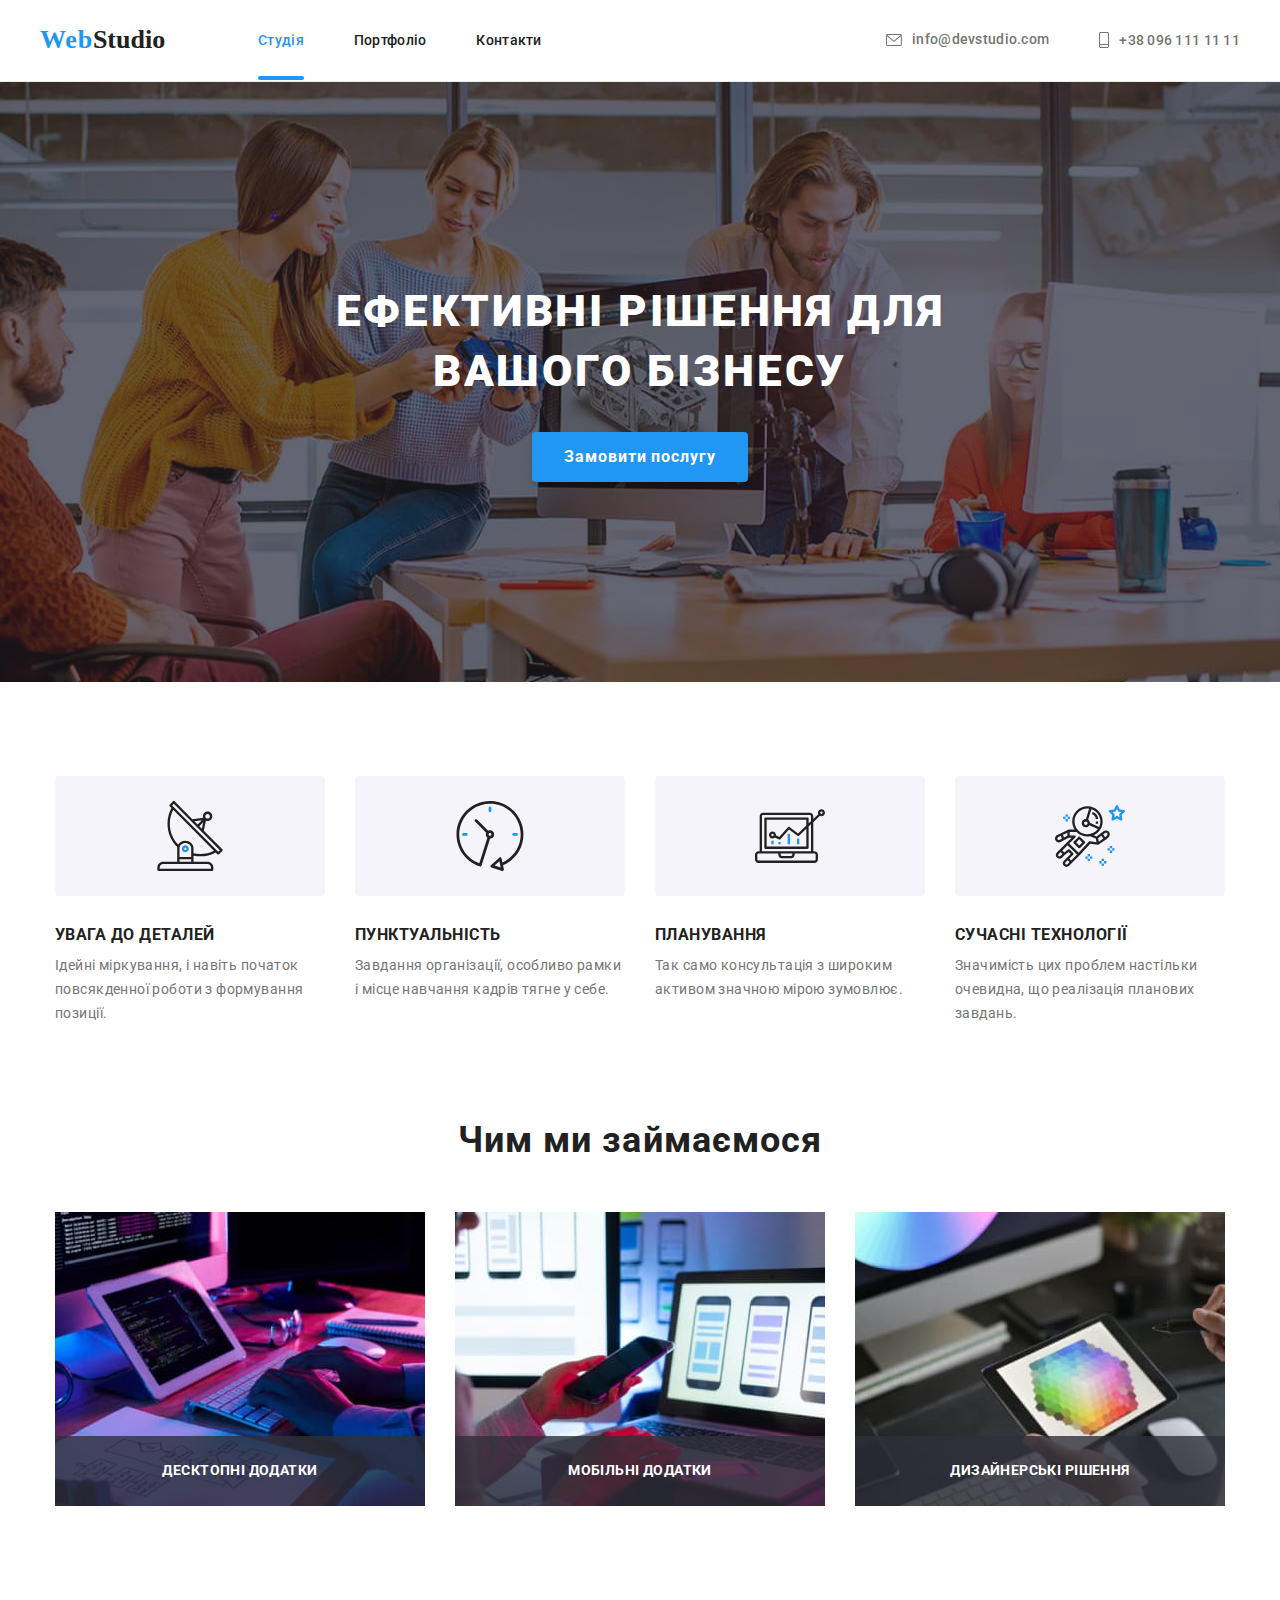
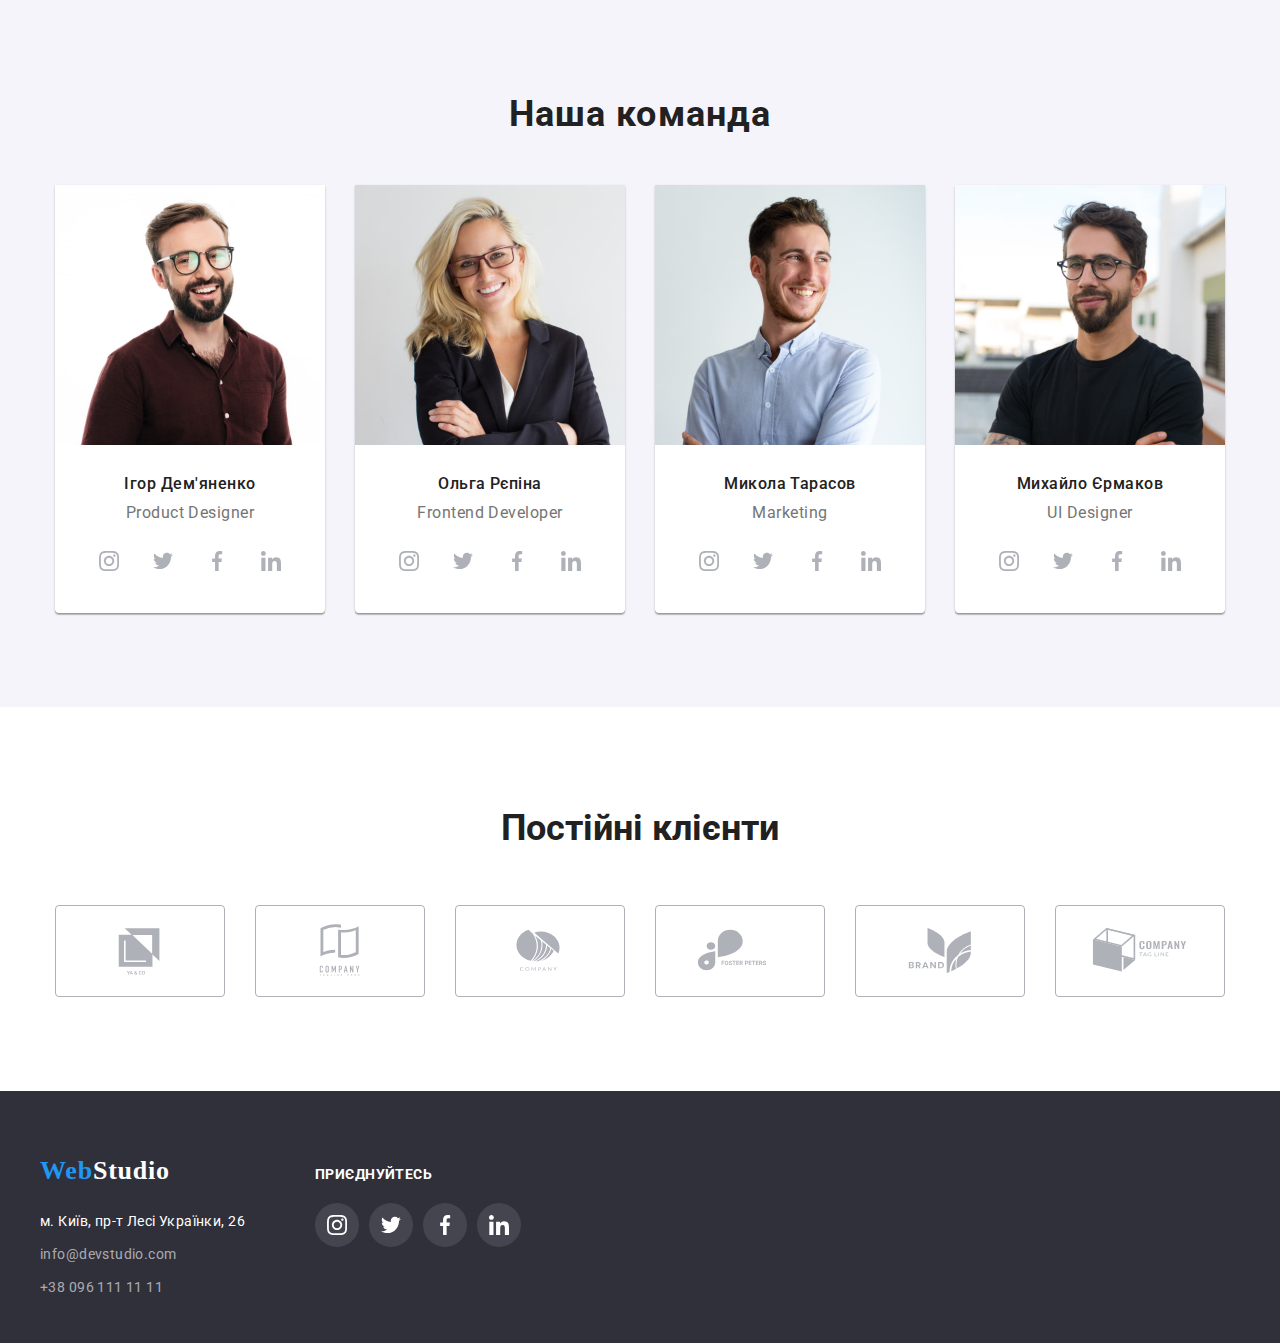
==== index.html @ 62fe0f2a "add modal styles" ====
<!DOCTYPE html>
<html lang="uk">

<head>
    <meta charset="UTF-8">
    <meta http-equiv="X-UA-Compatible" content="IE=edge">
    <meta name="viewport" content="width=device-width, initial-scale=1.0">
    <link rel="preconnect" href="https://fonts.googleapis.com">
    <link href="https://fonts.googleapis.com/css2?family=Raleway:wght@700&family=Roboto:wght@400;500;700;900&display=swap"
    rel="stylesheet">
    <title>WebStudio</title>
    <link rel="stylesheet" href="https://cdnjs.cloudflare.com/ajax/libs/modern-normalize/1.1.0/modern-normalize.min.css">
    <link rel="stylesheet" href="./css/style.css">
</head>

<body>
    <header class="border">
    <div class="container header-nav">
            <a class="logo" href="/">
                <span class="logo-blue" lang="en">Web</span>Studio</a>
            <nav>
                <ul class="navigation">
                    <li class="item"><a class="navigation-point current" href="#">Студія</a></li>
                    <li class="item"><a class="navigation-point" href="portfolio.html">Портфоліо</a></li>
                    <li class="item"><a class="navigation-point" href="">Контакти</a></li>
                </ul>
            </nav>
            <ul class="contact-links">
                <li class="item"><a class="link" href="mailto:info@devstudio.com">
                    <svg  width="16px" height="12px">
                        <use href="./images/symbol-defs.svg#icon-envelope"></use>
                    </svg>
                    info@devstudio.com</a></li>
                <li class="item"><a class="link" href="tel:+380961111111">
                    <svg  width="10px" height="16px">
                        <use href="./images/symbol-defs.svg#icon-smartphone"></use>
                    </svg>+38 096 111 11 11</a></li>
            </ul>
    </div>
    </header>
    
    <main>
        <!--Hero-->
        <section class="hero section">
            <div class="container">
            <h1 class="hero-title">Ефективні рішення для вашого бізнесу</h1>
            <button class="order" type="button" data-modal-open>Замовити послугу</button>
            </div>
        </section>
        <!--Features-->
        <section class="section">
           <div class="container">
            <h2 class="visually-hidden">Особливості</h2>
            <ul class="features">
                <li class="features-list">
                    <div class="icon">
                        <svg width="70px" height="70px">
                            <use href="./images/symbol-defs.svg#icon-antenna"></use>
                        </svg>
                    </div>
                    <h3 class="features-title">Увага до деталей</h3>
                    <p class="features-text">Ідейні міркування, і навіть початок повсякденної роботи з формування позиції.</p>
                </li>
                <li class="features-list">
                    <div class="icon">
                        <svg width="70px" height="70px">
                            <use href="./images/symbol-defs.svg#icon-clock"></use>
                        </svg>
                    </div>
                    <h3 class="features-title">Пунктуальність</h3>
                    <p class="features-text">Завдання організації, особливо рамки і місце навчання кадрів тягне у себе.</p>
                </li>
                <li class="features-list">
                    <div class="icon">
                        <svg width="70px" height="70px">
                            <use href="./images/symbol-defs.svg#icon-diagram"></use>
                        </svg>
                    </div>
                    <h3 class="features-title">Планування</h3>
                    <p class="features-text">Так само консультація з широким активом значною мірою зумовлює.</p>
                </li>
                <li  class="features-list">
                    <div class="icon">
                        <svg width="70px" height="70px">
                            <use href="./images/symbol-defs.svg#icon-astronaut"></use>
                        </svg>
                    </div>
                    <h3 class="features-title">Сучасні технології</h3>
                    <p class="features-text">Значимість цих проблем настільки очевидна, що реалізація планових завдань.</p>
                </li>
            </ul>
           </div>
        </section>
        <!--Works-->
        <section class="section ">
           <div class="container">
            <h2 class="works-title">Чим ми займаємося</h2>
            <ul class="works">
                <li class="work">
                    <img class="work-img" src="./images/works1.jpg" alt="Приклад роботи" width="370">
                    <div class="work-title">
                        <p>Десктопні додатки</p>
                    </div>
                </li>
                <li class="work">
                    <img src="./images/works2.jpg" alt="Приклад роботи" width="370">
                    <div class="work-title">
                        <p>Мобільні додатки</p>
                    </div>
                </li>
                <li class="work">
                    <img src="./images/works3.jpg" alt="Приклад роботи" width="370">
                    <div class="work-title">
                        <p>Дизайнерські рішення</p>
                    </div>
                </li>
            </ul>
           </div>
        </section>
        <!--Team-->
        <section class="section team-section">
            <div class="container">
            <h2 class="team-title">Наша команда</h2>
            <ul class="team">
                <li class="team-list">
                    <img class="team-img" src="./images/team1.jpg" alt="Ігор Дем'яненко" width="270">
                    <div class="team-item">
                        <h3 class="team-name">Ігор Дем'яненко</h3>
                        <p class="team-position">Product Designer</p>
                        <ul class="team-accounts">
                            <li class="account-list"><a class="account-link" href="#">
                                <svg class="account">
                                    <use href="./images/symbol-defs.svg#icon-instagram"></use>
                                </svg>
                            </a></li>
                            <li class="account-list"><a class="account-link" href="#">
                                <svg class="account">
                                    <use href="./images/symbol-defs.svg#icon-twitter"></use>
                                </svg>
                            </a></li>
                            <li class="account-list"><a class="account-link" href="#">
                                <svg class="account">
                                    <use href="./images/symbol-defs.svg#icon-facebook"></use>
                                </svg>
                            </a></li>
                            <li class="account-list"><a class="account-link" href="#">
                                <svg class="account">
                                    <use href="./images/symbol-defs.svg#icon-linkedin"></use>
                                </svg>
                            </a></li>
                        </ul>
                    </div>
                </li>
                <li class="team-list">
                    <img class="team-img" src="./images/team2.jpg" alt="Ольга Рєпіна" width="270">
                    <div class="team-item">
                        <h3 class="team-name">Ольга Рєпіна</h3>
                        <p class="team-position">Frontend Developer</p>
                        <ul class="team-accounts">
                            <li class="account-list"><a class="account-link" href="#">
                                    <svg class="account">
                                        <use href="./images/symbol-defs.svg#icon-instagram"></use>
                                    </svg>
                                </a></li>
                            <li class="account-list"><a class="account-link" href="#">
                                    <svg class="account">
                                        <use href="./images/symbol-defs.svg#icon-twitter"></use>
                                    </svg>
                                </a></li>
                            <li class="account-list"><a class="account-link" href="#">
                                    <svg class="account">
                                        <use href="./images/symbol-defs.svg#icon-facebook"></use>
                                    </svg>
                                </a></li>
                            <li class="account-list"><a class="account-link" href="#">
                                    <svg class="account">
                                        <use href="./images/symbol-defs.svg#icon-linkedin"></use>
                                    </svg>
                                </a></li>
                        </ul>
                        </div>
                </li>
                <li class="team-list">
                    <img class="team-img" src="./images/team3.jpg" alt="Микола Тарасов" width="270">
                    <div class="team-item">
                        <h3 class="team-name">Микола Тарасов</h3>
                        <p class="team-position">Marketing</p>
                        <ul class="team-accounts">
                            <li class="account-list"><a class="account-link" href="#">
                                    <svg class="account">
                                        <use href="./images/symbol-defs.svg#icon-instagram"></use>
                                    </svg>
                                </a></li>
                            <li class="account-list"><a class="account-link" href="#">
                                    <svg class="account">
                                        <use href="./images/symbol-defs.svg#icon-twitter"></use>
                                    </svg>
                                </a></li>
                            <li class="account-list"><a class="account-link" href="#">
                                    <svg class="account">
                                        <use href="./images/symbol-defs.svg#icon-facebook"></use>
                                    </svg>
                                </a></li>
                            <li class="account-list"><a class="account-link" href="#">
                                    <svg class="account">
                                        <use href="./images/symbol-defs.svg#icon-linkedin"></use>
                                    </svg>
                                </a></li>
                        </ul>
                    </div>
                </li >
                <li class="team-list">
                    <img class="team-img" src="./images/team4.jpg" alt="Михайло Єрмаков" width="270">
                    <div class="team-item">
                        <h3 class="team-name">Михайло Єрмаков</h3>
                        <p class="team-position">UI Designer</p>
                        <ul class="team-accounts">
                            <li class="account-list"><a class="account-link" href="#">
                                    <svg class="account">
                                        <use href="./images/symbol-defs.svg#icon-instagram"></use>
                                    </svg>
                                </a></li>
                            <li class="account-list"><a class="account-link" href="#">
                                    <svg class="account">
                                        <use href="./images/symbol-defs.svg#icon-twitter"></use>
                                    </svg>
                                </a></li>
                            <li class="account-list"><a class="account-link" href="#">
                                    <svg class="account">
                                        <use href="./images/symbol-defs.svg#icon-facebook"></use>
                                    </svg>
                                </a></li>
                            <li class="account-list"><a class="account-link" href="#">
                                    <svg class="account">
                                        <use href="./images/symbol-defs.svg#icon-linkedin"></use>
                                    </svg>
                                </a></li>
                        </ul>
                    </div>
                </li>
            </ul>
           </div>
        </section>
        <!--Clients-->
        <section class="section client">
            <div class="container">
            <h2 class="clients-title">Постійні клієнти</h2>
                <div class="clients-item">
                    <ul class="clients">
                        <li class="clients-list">
                            <a class="client-link" href="#">
                            <svg class="clients-logo">
                                <use href="./images/symbol-defs.svg#icon-Logo_1"></use>
                            </svg>
                            </a>
                        </li>
                        <li class="clients-list">
                            <a class="client-link" href="#">
                            <svg class="clients-logo">
                                <use href="./images/symbol-defs.svg#icon-Logo_2"></use>
                            </svg>
                            </a>
                        </li>
                        <li class="clients-list">
                            <a class="client-link" href="#">
                            <svg class="clients-logo">
                                <use href="./images/symbol-defs.svg#icon-Logo_3"></use>
                            </svg>
                            </a>
                        </li>
                        <li class="clients-list">
                            <a class="client-link" href="#">
                            <svg class="clients-logo">
                                <use href="./images/symbol-defs.svg#icon-Logo_4"></use>
                            </svg>
                            </a>
                        </li>
                        <li class="clients-list">
                            <a class="client-link" href="#">
                            <svg class="clients-logo">
                                <use href="./images/symbol-defs.svg#icon-Logo_5"></use>
                            </svg>
                            </a>
                        </li>
                        <li class="clients-list">
                            <a class="client-link" href="#">
                            <svg class="clients-logo">
                                <use href="./images/symbol-defs.svg#icon-Logo_6"></use>
                            </svg>
                            </a>
                        </li>
                    </ul>
                </div>
            </div>
        </section>
        <!--Modal-->
        <div class="backdrop is-hidden" data-modal>
            <div class="modal">
                <button class="modal-button" data-modal-close>
                    <svg class="modal-img">
                        <use href="./images/symbol-defs.svg#icon-close"></use>
                    </svg></button>
                    <form class="modal-form">
                        <h2 class="form-title">Залиште свої дані, ми вам передзвонимо</h2>
                       <div class="form-field"> 
                            <label for="name">Ім'я</label>
                            <input type="name" name="name" id="name" class="form-input">
                            <svg class="form-icon">
                                <use href="./images/symbol-defs.svg#icon-person"></use>
                            </svg>
                        </div>
                        <div class="form-field">
                            <label for="tel">Телефон</label>
                            <input type="tel" name="tel" id="tel" class="form-input">
                            <svg class="form-icon">
                                <use href="./images/symbol-defs.svg#icon-phone"></use>
                            </svg>
                         </div>
                        <div class="form-field">
                         <label for="email">Пошта</label>
                            <input type="email" name="email" id="email" class="form-input">
                            <svg class="form-icon">
                                <use href="./images/symbol-defs.svg#icon-email"></use>
                            </svg>
                        </div>
                        <div class="form-field">
                            <label for="comment">Коментар</label>
                            <textarea class="form-comment" name="comment" placeholder="Введіть текст" id="comment"></textarea>
                    </div>
                    <div class="form-checkbox">
                        <label class="checkbox-label">
                        <input class="checkbox" type="checkbox" name="checkbox" value="agree" id="agree">
                        <svg class="checkbox-icon" for="agree">
                            <use href="./images/symbol-defs.svg#icon-check"></use>
                        </svg>
                        <span class="checkbox-agree">Погоджуюся з розсилкою та приймаю</span><a href="#">Умови договору</a>
                    </label>
                    <button class="button-send" type="submit">Відправити</button>
                </div>
                    </form>
            </div>
           
        </div>
    </main>
    <!--Footer-->
    <footer>

  <div class="container footer-contact">
   <div class="footer-position">
     <div class="contacts">
        <a class="logo-adress" href="index.html">
        <span class="logo-blue" lang="en">Web</span><span class="logo-studio">Studio</span></a>
    <address class="contact-style">
        <ul class="contact">
            <li class="contact-list"><a class="contact-adress" href="https://goo.gl/maps/822djosUNqCypsds8" target="_blank"
                    rel="noreferrer noopener nofollow">м.
                    Київ, пр-т Лесі Українки, 26</a></li>
            <li class="contact-list"><a class="contact-mail" href="mailto:info@devstudio.com">info@devstudio.com</a></li>
            <li class="contact-list"><a class="contact-phone" href="tel:+380961111111">+38 096 111 11 11</a></li>
        </ul>
    </address>
    </div>
    <div class="subscribe">
        <h4 class="social-title">приєднуйтесь</h4>
    <ul class="social">
        <li class="social-list">
           <a class="social-a" href="#"> 
            <svg class="social-link">
                <use href="./images/symbol-defs.svg#icon-instagram"></use>
            </svg>
            </a>
        </li>
        <li class="social-list">
            <a class="social-a" href="#">
                <svg class="social-link">
                    <use href="./images/symbol-defs.svg#icon-twitter"></use>
            </svg>
            </a>
        </li>
        <li class="social-list">
            <a class="social-a" href="#">
                <svg class="social-link">
                    <use href="./images/symbol-defs.svg#icon-facebook"></use>
            </svg>
            </a>
        </li>
        <li class="social-list">
            <a class="social-a" href="#">
                <svg class="social-link">
                    <use href="./images/symbol-defs.svg#icon-linkedin"></use>
            </svg>
            </a>
        </li>
    </ul>
    </div>
    </div>
</div>
    </footer>
    <script src="./js/modal.js"></script>
</body>

</html>
---- css/style.css ----
body
{
    font-family: Roboto, sans-serif;
    color:#212121;
    font-size: 14px;
    background-color: #fff;
    line-height: 1.5;
}
h1,h2,h3,h4,h5,h6,p{
    margin-top: 0px;
    margin-bottom: 0px;
}
footer
{
    background-color: #2F303A;
}
address {
    font-style: normal
}
a, .contact
{
text-decoration: none;
}

/*Container*/
.container {
    margin-left: auto;
    margin-right: auto;
    width: 1200px;
    padding-left: 15px;
    padding-right: 15px;
}

.border {
    border-bottom: 1px solid #ECECEC;
}

.section {
    padding-top: 94px;
}
/*Modal*/
.backdrop{
    position: fixed;
    top:0;
    left: 0;
    width: 100%;
    height:100%;
    opacity: 1;
    background-color: rgba(0, 0, 0, 0.2);
    transition: opacity 250ms cubic-bezier(0.4, 0, 0.2, 1);
}
.backdrop.is-hidden{
    opacity:0;
    pointer-events: none;
    visibility: hidden;
}
.backdrop.is-hidden .modal{
    transform: translate(-50%,-50%) scale(0,8);
}
.modal{
    position: absolute;
    min-width: 530px;
    min-height: 580px;
    top: 50%;
    left: 50%;
    transform: translate(-50%,-50%) scale(1);
    background-color: #fff;
    transition: transform 250ms cubic-bezier(0.4, 0, 0.2, 1);
}
.modal-button{
    position: fixed;
    cursor: pointer;
    border: none;
    top: 8px;
    right: 8px;
    background-color: #fff;
}
.modal-img{
    width: 30px;
    height: 30px;
}

.modal-form{
    margin: 40px 40px;
}
.form-title{
    font-weight: 700;
    font-size: 20px;
    text-align: center;
    letter-spacing: 0.03em;
    line-height:1.15;
    margin-bottom: 12px;
}
.form-field{
    display: flex;
    position: relative;
    flex-direction: column;
    margin-bottom:10px;
    
}
.form-icon{
    position: absolute;
    top: 55%;
    left: 12px;
    display: inline-block;
    width: 18px;
    height: 18px;
    fill: currentColor;
    transition: fill 250ms cubic-bezier(0.4, 0, 0.2, 1);
}
.modal-form{
    display: block;
}
.form-input{
    border:none;
    margin-top: 4px;
    padding-left: 42px;
    height: 40px;
    outline: 1px solid rgba(33, 33, 33, 0.2);
    border-radius: 4px;
    transition: outline 250ms cubic-bezier(0.4, 0, 0.2, 1);
}
.form-comment{
    border: none;
    outline: 1px solid rgba(33, 33, 33, 0.2);
    border-radius: 4px;
    transition: outline 250ms cubic-bezier(0.4, 0, 0.2, 1);
}
.form-field:focus-within .form-icon
{
    fill:#2196F3;
}
.form-field:focus-within .form-input{
    outline: 1px solid rgba(33, 150, 243, 1);
}
.form-field:focus-within .form-comment{
outline: 1px solid rgba(33, 150, 243, 1);
}
.form-comment{
    margin-top: 4px;
    padding: 12px 16px;
    height: 120px;
    resize: none;
}
.checkbox-label{
    display: flex;
    align-items: center;
    margin-bottom: 40px;
}
.checkbox-icon{
    width: 16px;
    height: 15px;
    border: 2px solid #212121;
}
.checkbox:checked + .checkbox-icon{
    border:none;
    background-color: #2196F3;
}
.checkbox{
    appearance: none;
    position: absolute;
}
.checkbox-agree{
    margin-left: 8px;
    margin-right: 4px;
}
.form-checkbox a{
    text-decoration: underline;
    color:#2196F3;
}
.button-send{
    display:block;
    background-color: #188CE8;
    font-family: inherit;
    color: #fff;
    font-weight: 700;
    font-size: 16px;
    cursor: pointer;
    border: none;
    line-height: 1.87;
    letter-spacing: 0.06em;
    margin: auto;
    padding: 10px 52px;
    border-radius: 4px;
    transition: box-shadow 250ms cubic-bezier(0.4, 0, 0.2, 1);
        }
.button-send:focus,
.button-send:hover{
    box-shadow: 0px 4px 4px rgba(0, 0, 0, 0.15);
}
/*header*/
.logo
{
    font-family: Ralewey;
    font-weight: 700;
    font-size: 26px;
    color:#212121;
    line-height: 1.19;
}
.logo-adress {
    font-family: Ralewey;
    font-style: normal;
    font-weight: 700;
    font-size: 26px;
    color: #212121
}
.logo-blue
{
    color:#2196F3;
    letter-spacing: 0.03em;
    line-height: 1.19;
}
.logo-studio
{
color:#fff;
letter-spacing: 0.03em;
}
.header-nav{
display: flex;
align-items: center;
padding: 25px 0;
}

.navigation
{
    list-style: none;
    display:flex;
}
.navigation:first-child{
    margin-left: 93px;
}
.navigation-point 
{
    font-weight:500;
    color: #212121;
    line-height: 1.14;
    letter-spacing: 0.02em;
    padding-top: 15px;
    padding-bottom: 32px;

    transition: color 250ms cubic-bezier(0.4, 0, 0.2, 1);
}

.navigation .item + .item,
.contact-links .item + .item{
    margin-left: 50px;
}

.current
{
    position: relative;
    color: #2196F3;
}
.current::after{
    content:"";
    position: absolute;
    bottom: 0;
    display: block;
    width: 100%;
    height: 4px;
    background-color: #2196F3;
    border-radius: 2px;

}
.navigation-point:hover,
.navigation-point:focus
{
color: #2196F3;
}
.navigation,
.contact-links,
.features,
.works,
.team,
.portfolio-button,
.portfolio-list,
.contact
{
    list-style: none;
    margin: 0;
    padding: 0;
}
/*Contact footer*/
.footer-contact{
    padding: 60px 0;
    height: 252px;
    flex-wrap: wrap;
}
.footer-position{
    display: flex;
    align-items: baseline;
}
.contact-style
{
    margin-top: 20px;
}
.contact-links{
    display: flex;
    margin-left: auto;
}
.link{
    padding-top: 5px;
    padding-bottom: 5px;
   gap:10px;
    display: flex;
    align-items: center;
}
.contact-links svg{
    fill:currentColor;
}
.contact-links .link
{
    font-weight:500;
    color: #757575;
    line-height: 1.1;
    letter-spacing: 0.02em;

    transition: color 250ms cubic-bezier(0.4, 0, 0.2, 1), fill 250ms cubic-bezier(0.4, 0, 0.2, 1);
}
.contact-links .link:hover,
.contact-links .link:focus
{
color: #2196F3;
fill:#2196F3;
}
.contact-list:not(:last-child)
{
margin-bottom: 9px;
}
.contact .contact-adress
{
    color:#fff;
    line-height: 1.71;
    font-weight: 400;
    letter-spacing: 0.03em;

    transition: color 250ms cubic-bezier(0.4, 0, 0.2, 1);
}
.contact .contact-mail,
.contact .contact-phone
{
    color: rgba(255,255,255,60%);
    line-height: 1.71;
    font-weight: 400;
    letter-spacing: 0.03em;

    transition: color 250ms cubic-bezier(0.4, 0, 0.2, 1);
}
.contact .contact-adress:hover,
.contact .contact-mail:hover,
.contact .contact-phone:hover
{
color:#2196F3;
}
.contact .contact-adress:focus,
.contact .contact-mail:focus,
.contact .contact-phone:focus
{
    color: #2196F3;
}
.subscribe{
    margin-left: 70px;
    justify-content: center;
    align-items: baseline;
    flex-wrap: wrap;
}
.social-title{
    text-transform: uppercase;
    font-weight: 700;
    line-height: 1.2;
    letter-spacing: 0.03em;
    color: #FFFFFF;

    margin-bottom: 20px;
}
.social {
    padding: 0;
    margin: 0;
    list-style: none;
    display: flex;
    justify-content: center;
}
.social-list {
    display: flex;
    align-items: center;
    justify-content: center;

    cursor: pointer;
}

.social-list:not(:first-child) {
    margin-left: 10px;
}
.social-a{
    display: flex;
    align-items: center;
    justify-content: center;
    background-color: rgba(255, 255, 255, 0.1);
    width: 44px;
    height: 44px;
    border-radius: 50%;

    transition:  background-color 250ms cubic-bezier(0.4, 0, 0.2, 1);
}
.social-a:hover,
.social-a:focus{
    background-color: rgba(33, 150, 243, 1);
}
.social-link{
    fill:#fff;
    width: 20px;
    height: 20px;
}
/*Portfolio*/
.background-portfolio{
    background-color: #fff;
}

.portfolio-button{
    display: flex;
    justify-content: center;
    margin-bottom: 55px;
}
.button-list:not(:first-child){
    margin-left: 8px;
}
.button
{
    font-family: inherit;
    font-size: 16px;
    font-weight: 500;
    cursor:pointer;
    border:none;
    line-height: 1.62;
    letter-spacing: 0.03em;
    text-align: center;
    padding: 6px 25px;
    border-radius: 4px;
    background-color: #F5F4FA;

    transition: background-color 250ms cubic-bezier(0.4, 0, 0.2, 1), color 250ms cubic-bezier(0.4, 0, 0.2, 1), box-shadow 250ms cubic-bezier(0.4, 0, 0.2, 1);
    
}

.button:hover,
.button:focus
{
    background-color:#2196F3;
    color:#fff;
    box-shadow: 0px 3px 1px rgba(0, 0, 0, 0.1), 0px 1px 2px rgba(0, 0, 0, 0.08), 0px 2px 2px rgba(0, 0, 0, 0.12);
}
.portfolio{
    display: flex;
}
.portfolio-list{
    display: flex;
    flex-wrap: wrap;
    gap: 30px;
    padding-bottom: 94px;
}
.project-link:hover .overlay{
    opacity: 1;
}
.project-link:focus .overlay{
    opacity: 1;
}
.project-link{
    position: relative;
    display: block;
    color:#212121;
    transition: box-shadow 250ms cubic-bezier(0.4, 0, 0.2, 1);
}
.project-link:hover,
.project-link:focus{
    cursor: pointer;
    box-shadow: 0px 1px 1px rgba(0, 0, 0, 0.12), 0px 4px 4px rgba(0, 0, 0, 0.06), 1px 4px 6px rgba(0, 0, 0, 0.16);
}

.project{
    padding: 20px 24px;
    border-left: 1px solid #EEEEEE;
    border-right: 1px solid #EEEEEE;
    border-bottom: 1px solid #EEEEEE;
}
.pr-image{
    position: relative;
    overflow: hidden;
    padding: 0;
}
.project-link:hover .overlay,
.project-link:focus .overlay
{
transform: translateY(0);
}
.overlay {
        position: absolute;
        top: 0;
        left: 0;
        width: 100%;
        height: 100%;
        transform: translateY(100%);
        padding: 66px 24px;
        font-weight: 400;
        font-size: 18px;
        line-height: 1.5;
        letter-spacing: 0.03em;
        color: #FFF;
        opacity: 0;
        background: rgba(33, 150, 243, 0.9);
        transition: transform 250ms cubic-bezier(0.4, 0, 0.2, 1), opacity 250ms cubic-bezier(0.4, 0, 0.2, 1);
    }
.project-img
{   display:block;
}
.project-name
{
    font-size: 18px;
    font-weight: 700;
    line-height: 2;
    letter-spacing: 0.06em;
    margin-bottom: 4px;
}
.project-type
{
    color:#757575;
    font-size: 16px;
    font-weight: 400;
    line-height: 1.87;
    letter-spacing: 0.03em;
}
/*Hero*/
.hero{
    /*background-color: #2F303A;*/
    background-image: linear-gradient( to right, rgba(47, 48, 58, 0.4), rgba(47, 48, 58, 0.4)), url("../images/background_hero.jpg");
    background-repeat: no-repeat;
    background-size: cover;
    background-position: center;
    max-width: 1600px;
    margin-left: auto;
    margin-right: auto;
    padding:200px 0;
    text-align: center;
}
.hero-title
{
    justify-content: center;
    color: #fff;
    font-size: 44px;
    font-weight: 900;
    letter-spacing: 0.06em;
    line-height: 1.36;
    text-transform: uppercase;
    margin: 0 auto;
    margin-bottom: 30px;
    width: 696px;  
}
.order 
{
    display: inline-block;
    background-color: #2196F3;
    font-family: inherit;
    color:#fff;
    font-weight: 700;
    font-size: 16px;
    cursor:pointer;
    border:none;
    line-height: 1.87;
    letter-spacing: 0.06em;
    padding: 10px 32px;
    border-radius: 4px;
    box-shadow: 0px 4px 4px rgba(0, 0, 0, 0.15);
}
.order:focus,
.order:hover{
    background-color: #188CE8;
}
/*Features*/
.visually-hidden
{
    position: absolute;
    white-space: nowrap;
    width: 1px;
    height: 1px;
    overflow: hidden;
    border: 0;
    padding: 0;
    clip: rect(0 0 0 0);
    clip-path: inset(50%);
    margin: -1px;
}
.features{
    display:flex;
    padding-bottom: 0px;
}
.features-list{
    flex-basis: calc((100%-90px)/4);
}
.features-list:not(:first-child){
    margin-left: 30px;
}
/*.features-list::before{
    display:block;
    content:"";
    height: 120px;
    background-color: #F5F4FA;
    margin-bottom: 30px;
    background-repeat: no-repeat;
    background-position: center;
}
.icon-antena::before{
    background-image: url("../images/antenna.svg");
}
.icon-clock::before{
    background-image: url("../images/clock.svg");
}
.icon-diagram::before{
    background-image: url("../images/diagram.svg");
}
.icon-astronaut::before{
    background-image: url("../images/astronaut.svg");
}
*/
.icon{
    display: flex;
    justify-content: center;
    align-items: center;
    width: 270px;
    height: 120px;
    background-color: #F5F4FA;
    border-radius: 4px;
    background-repeat: no-repeat;
    background-position: center;
    background-size: auto;
    margin-bottom: 30px;
}

.icon-clock{
    background-image: url("../images/clock.svg");
}
.icon-diagram{
    background-image: url("../images/diagram.svg");
}
.icon-astronaut{
    background-image: url("../images/astronaut.svg");
}
.features-title
{
    text-transform: uppercase;
    font-weight: 700;
    line-height: 1.14;
    letter-spacing: 0.03em;
    padding-bottom: 10px;
}
.features-text
{
    color:#757575;
    font-weight: 400;
    line-height: 1.71;
    letter-spacing: 0.03em;
}
/*Works*/
.works{
    display:flex;
    flex-basis: calc((100%-60px)/3);
    padding-bottom: 94px;
    line-height: 0;
}
.work{
    display: block;
    position: relative;
    padding: 0;
    margin: 0;
}
.work:not(:first-child)
{
    margin-left: 30px;
}

.works-title
{
font-size: 36px;
    font-weight: 700;
    line-height: 1.16;
    letter-spacing: 0.03em;
    text-align: center;
    padding-bottom: 50px;
}
.work-img{
    display: block;
}
.work-title{
    display: flex;
    align-items: center;
    justify-content: center;

    position: absolute;
    bottom: 0px;
    width: 100%;
    height: 70px;
    color:#fff;
    text-transform: uppercase;
    font-weight: 700;
    font-size: 14px;
    line-height: 1.1;
    letter-spacing: 0.03em;
    background: rgba(47, 48, 58, 0.8);
}
/*Team*/
.team-section {
    background-color: #F5F4FA;
}
.team-title {
    font-size: 36px;
    font-weight: 700;
    line-height: 1.16;
    letter-spacing: 0.03em;
    text-align: center;
    padding-bottom: 50px;
}
.team{
    display: flex;
    align-items: center;
    flex-basis: calc((100%-90px)/4);
    padding-bottom: 94px;
}
.team-list:not(:first-child){
    margin-left: 30px;
}
.team-list{
    
    background-color: #fff;
    box-shadow: 0px 1px 3px rgba(0, 0, 0, 0.12), 0px 1px 1px rgba(0, 0, 0, 0.14), 0px 2px 1px rgba(0, 0, 0, 0.2);
    border-radius: 0px 0px 4px 4px;
    
    }
.team-img
{
    display: block;
}
.team-item
{
text-align: center;
padding: 30px 10px;
}
.team-name
{
    font-size: 16px;
    font-weight: 500;
    line-height: 1.18;
    letter-spacing: 0.03em;
    margin-bottom: 10px;
}
.team-position
{
    font-size: 16px;
    font-weight: 400;
    color: #757575;
    line-height: 1.18;
    letter-spacing: 0.03em;
    
}
.team-accounts{
    list-style: none;
    display:flex;
    padding:0;
    margin-top: 16px;
    justify-content: center;
    align-items: center;
}
.account-list:not(:last-child)
{
        margin-right: 10px;
}
.account-list{

    cursor: pointer;
}
.account-link{
    display: flex;
    justify-content: center;
    align-items: center;
    width: 44px;
    height: 44px;
    color: #AFB1B8;
    border: none;
    border-radius: 50%; 

    transition: color 250ms cubic-bezier(0.4, 0, 0.2, 1), background-color 250ms cubic-bezier(0.4, 0, 0.2, 1);
}
.account-link:hover,
.account-link:focus
{
    color:#fff;
    background-color: #2196F3;
}
.account{
    fill:currentColor;
    width: 20px;
    height: 20px;
}

/*Clients*/
.clients-title{
    font-weight: 700;
    font-size: 36px;
    text-align: center;
    padding-bottom: 50px;
}
.clients{
    padding: 0;
    margin: 0;
    list-style: none;
    display: flex;
    align-items: center;
    flex-basis: calc((100%-150px)/6);
    padding-bottom: 94px;
}
.clients-list{
    display: flex;
    align-items: center;
    justify-content: center;
    cursor:pointer;   
}
.clients-list:not(:first-child){
margin-left: 30px;
}
.clients-logo{
    width: 106px;
    height: 60px;
    fill:currentColor;
   
   transition: fill 1500ms cubic-bezier(0.4, 0, 0.2, 1);
}
.clients-logo:hover,
.clients-logo:focus{
    fill:#2196F3;
}
.client-link{
    display: flex;
    align-items: center;
    justify-content: center;
    width: 170px;
    height: 92px;
    padding: 0;
    margin: 0;
    color:#AFB1B8 ;
    border: 1px solid #AFB1B8;
    border-radius: 4px;

    transition: color 250ms cubic-bezier(0.4, 0, 0.2, 1), border 250ms cubic-bezier(0.4, 0, 0.2, 1);
}
.client-link:hover,
.client-link:focus{
color: #2196F3;
border: 1px solid #2196F3;
}
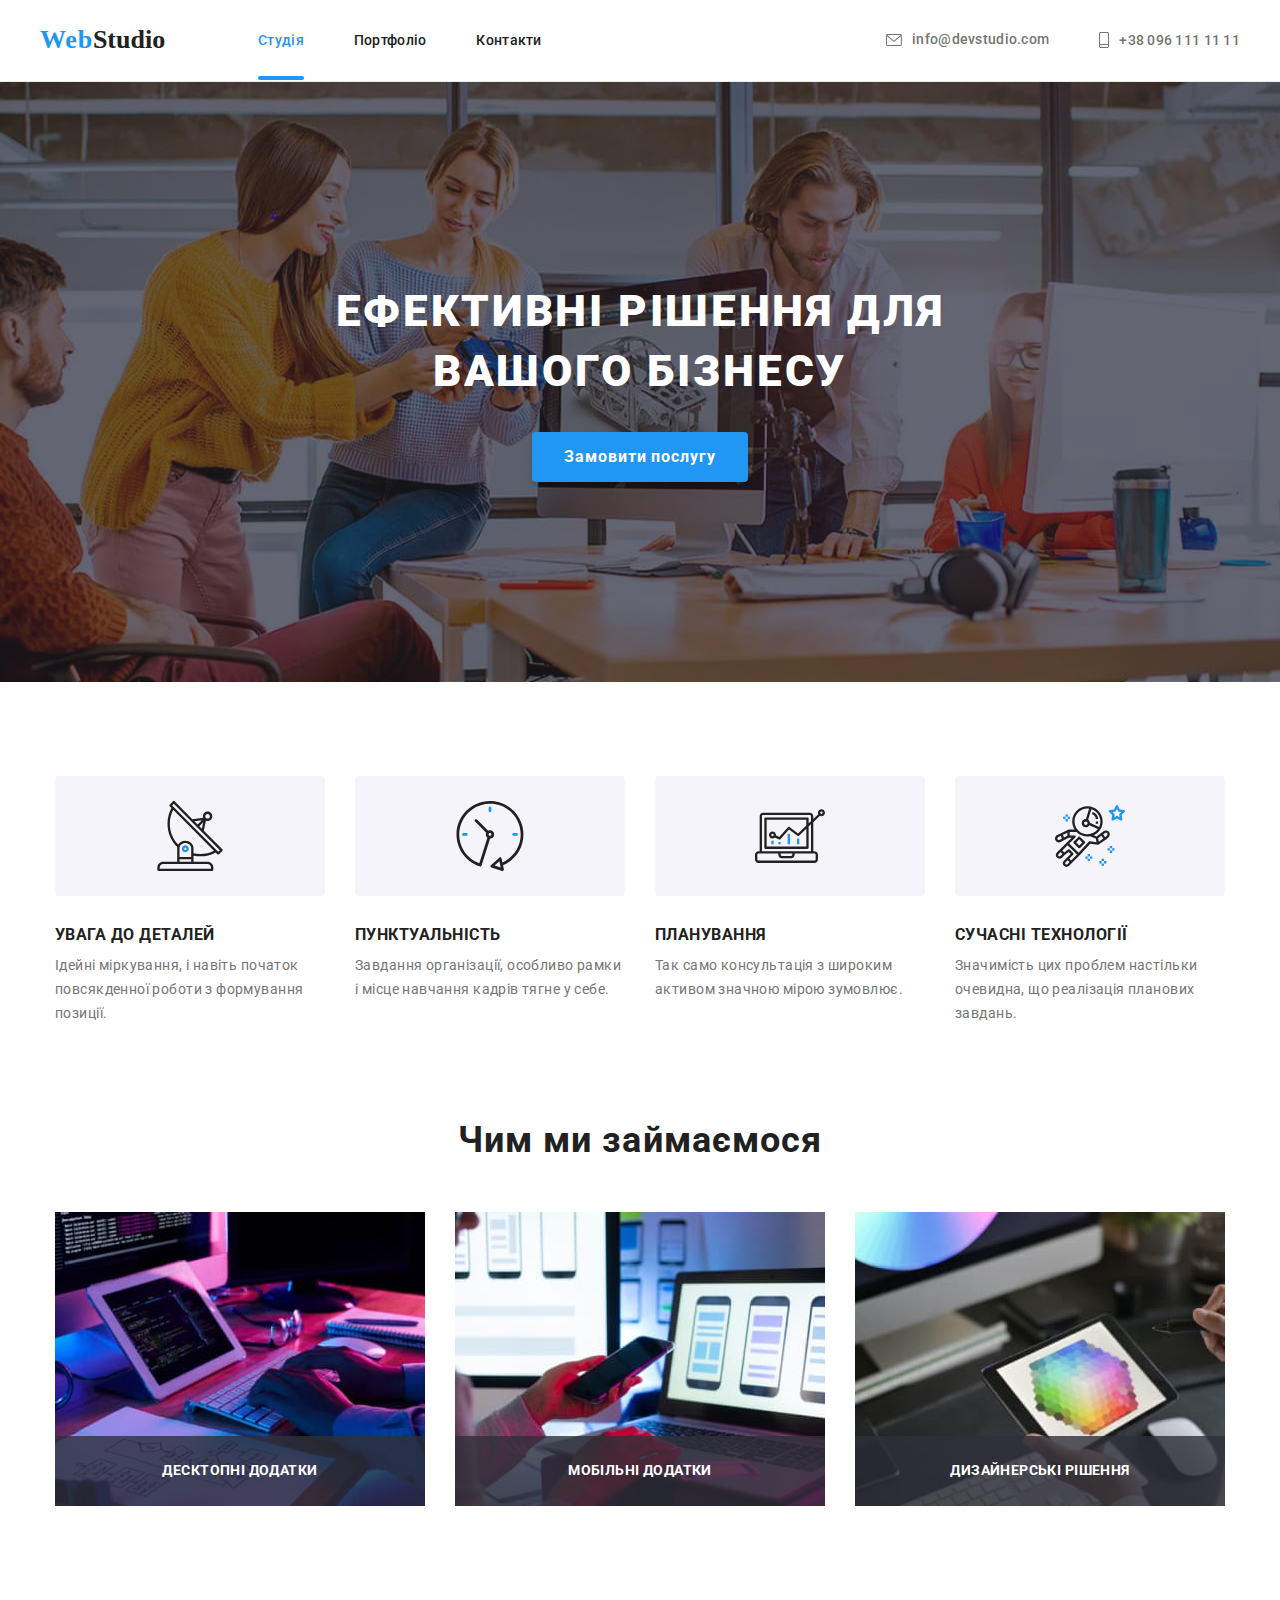
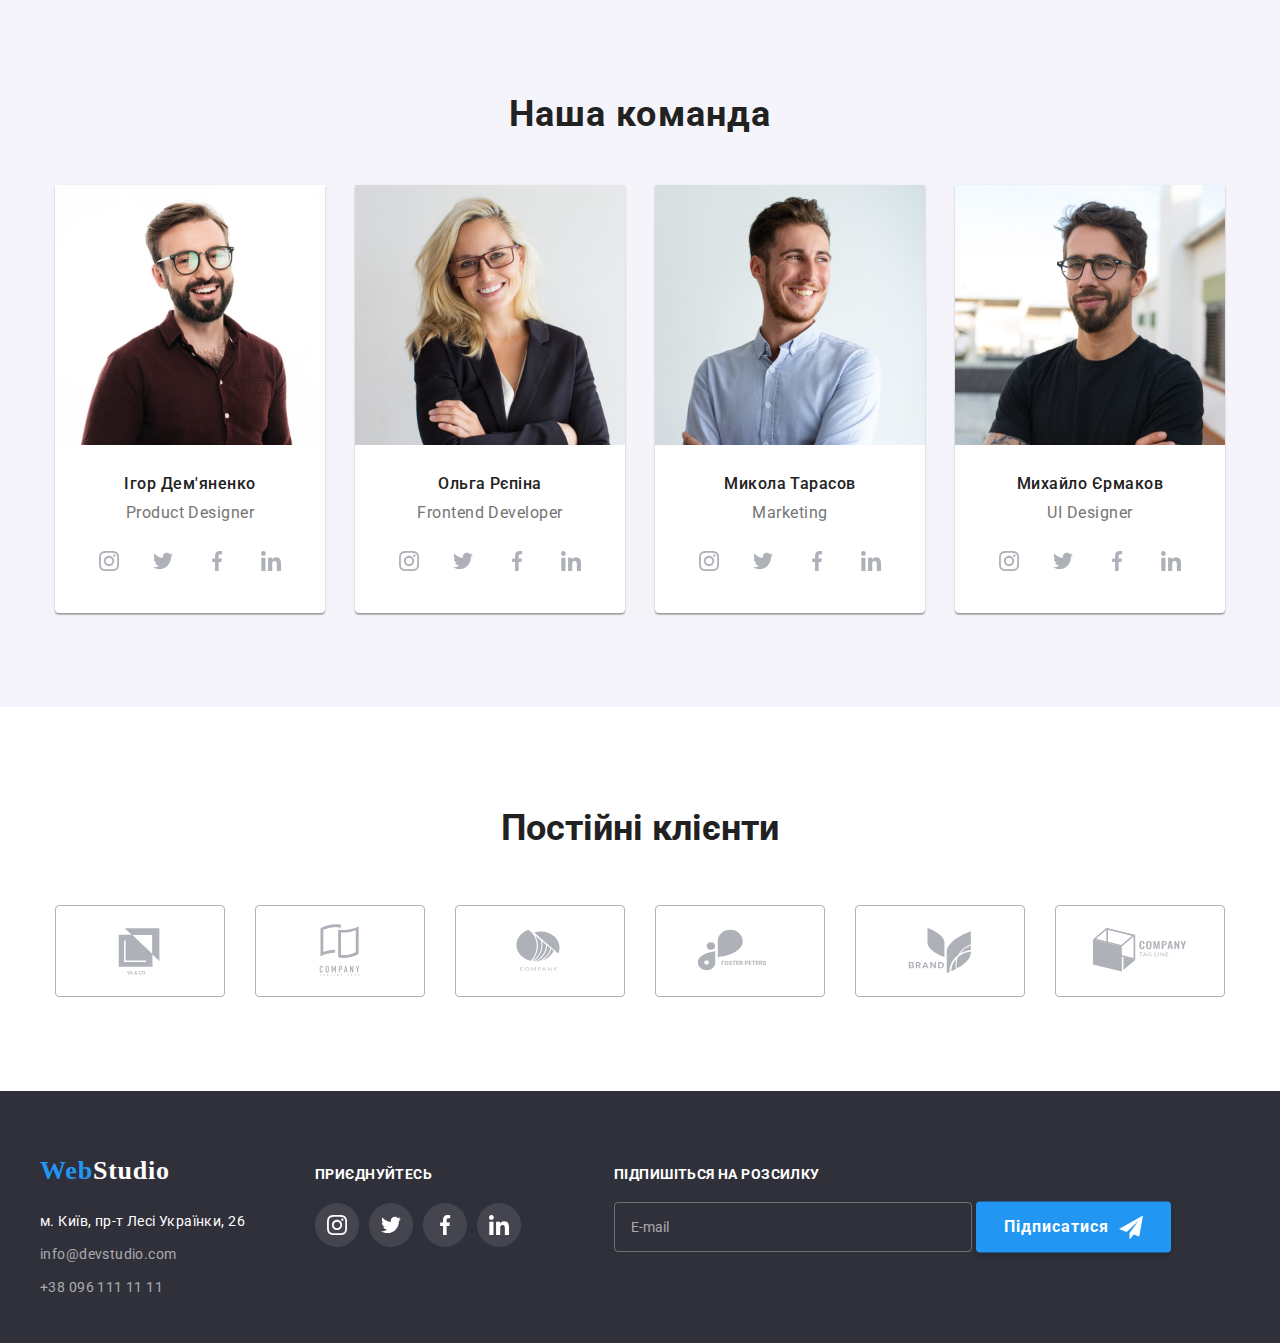
==== commit d6ba8b45: "add form subscribe" ====
--- a/index.html
+++ b/index.html
@@ -304,21 +304,21 @@
                         <h2 class="form-title">Залиште свої дані, ми вам передзвонимо</h2>
                        <div class="form-field"> 
                             <label for="name">Ім'я</label>
-                            <input type="name" name="name" id="name" class="form-input">
+                            <input type="name" name="name" id="name" class="form-input" required>
                             <svg class="form-icon">
                                 <use href="./images/symbol-defs.svg#icon-person"></use>
                             </svg>
                         </div>
                         <div class="form-field">
                             <label for="tel">Телефон</label>
-                            <input type="tel" name="tel" id="tel" class="form-input">
+                            <input type="tel" name="tel" id="tel" class="form-input" required>
                             <svg class="form-icon">
                                 <use href="./images/symbol-defs.svg#icon-phone"></use>
                             </svg>
                          </div>
                         <div class="form-field">
                          <label for="email">Пошта</label>
-                            <input type="email" name="email" id="email" class="form-input">
+                            <input type="email" name="email" id="email" class="form-input" required>
                             <svg class="form-icon">
                                 <use href="./images/symbol-defs.svg#icon-email"></use>
                             </svg>
@@ -329,7 +329,7 @@
                     </div>
                     <div class="form-checkbox">
                         <label class="checkbox-label">
-                        <input class="checkbox" type="checkbox" name="checkbox" value="agree" id="agree">
+                        <input class="checkbox" type="checkbox" name="checkbox" value="agree" id="agree" required>
                         <svg class="checkbox-icon" for="agree">
                             <use href="./images/symbol-defs.svg#icon-check"></use>
                         </svg>
@@ -393,6 +393,17 @@
         </li>
     </ul>
     </div>
+    <form class="subscribe-form">
+        <div class="subscribe-email">
+        <label class="subscribe-label" for="email">Підпишіться на розсилку</label>
+    <input class="subscribe-input" type="email" name="email" placeholder="E-mail" id="subscribe" required>
+    <button class="subscribe-button">Підписатися<svg class="button-icon" width="24" height="24">
+            <use href="./images/symbol-defs.svg#icon-send"></use>
+        </svg></button>
+ </div>
+    
+    
+    </form>
     </div>
 </div>
     </footer>
--- a/css/style.css
+++ b/css/style.css
@@ -410,6 +410,65 @@
     fill:#fff;
     width: 20px;
     height: 20px;
+}
+.subscribe-form{
+    width: 570px;
+}
+.subscribe-email{
+    position: relative;
+    display: flex;
+    flex-direction: column;
+    align-items: baseline;
+    margin-left: 93px;
+}
+.subscribe-label{
+    font-weight: 700;
+    font-size: 14px;
+    line-height: 1.15;
+    letter-spacing: 0.03em;
+    text-transform: uppercase;
+    color: #FFF;
+    margin-bottom: 20px;
+}
+.subscribe-input{
+    border: none;
+    padding-left: 16px;
+    height: 50px;
+    width: 358px;
+    border: 1px solid rgba(255, 255, 255, 0.3);
+    border-radius: 4px;
+    background-color: transparent;
+    color:#fff;
+}
+.subscribe-input::placeholder{
+    display: flex;
+    align-items: center;
+    color:rgba(255, 255, 255, 0.6);
+}
+.subscribe-button{
+    display: flex;
+    align-items: center;
+    text-align: center;
+    border: none;
+  margin-left: auto;
+  padding: 10px 28px;
+  background-color: #2196F3;
+box-shadow: 0px 4px 4px rgba(0, 0, 0, 0.15);
+  border-radius: 4px;
+  color: #fff;
+  font-weight: 700;
+  font-size: 16px;
+  line-height: 1.9;
+  letter-spacing: 0.06em;
+  transform: translate(80px, -100%);
+  transform: transform background-color 250ms cubic-bezier(0.4, 0, 0.2, 1);
+}
+.subscribe-button:focus,
+.subscribe-button:hover{
+background-color:#188CE8;
+}
+.button-icon{
+    margin-left: 10px;
 }
 /*Portfolio*/
 .background-portfolio{
